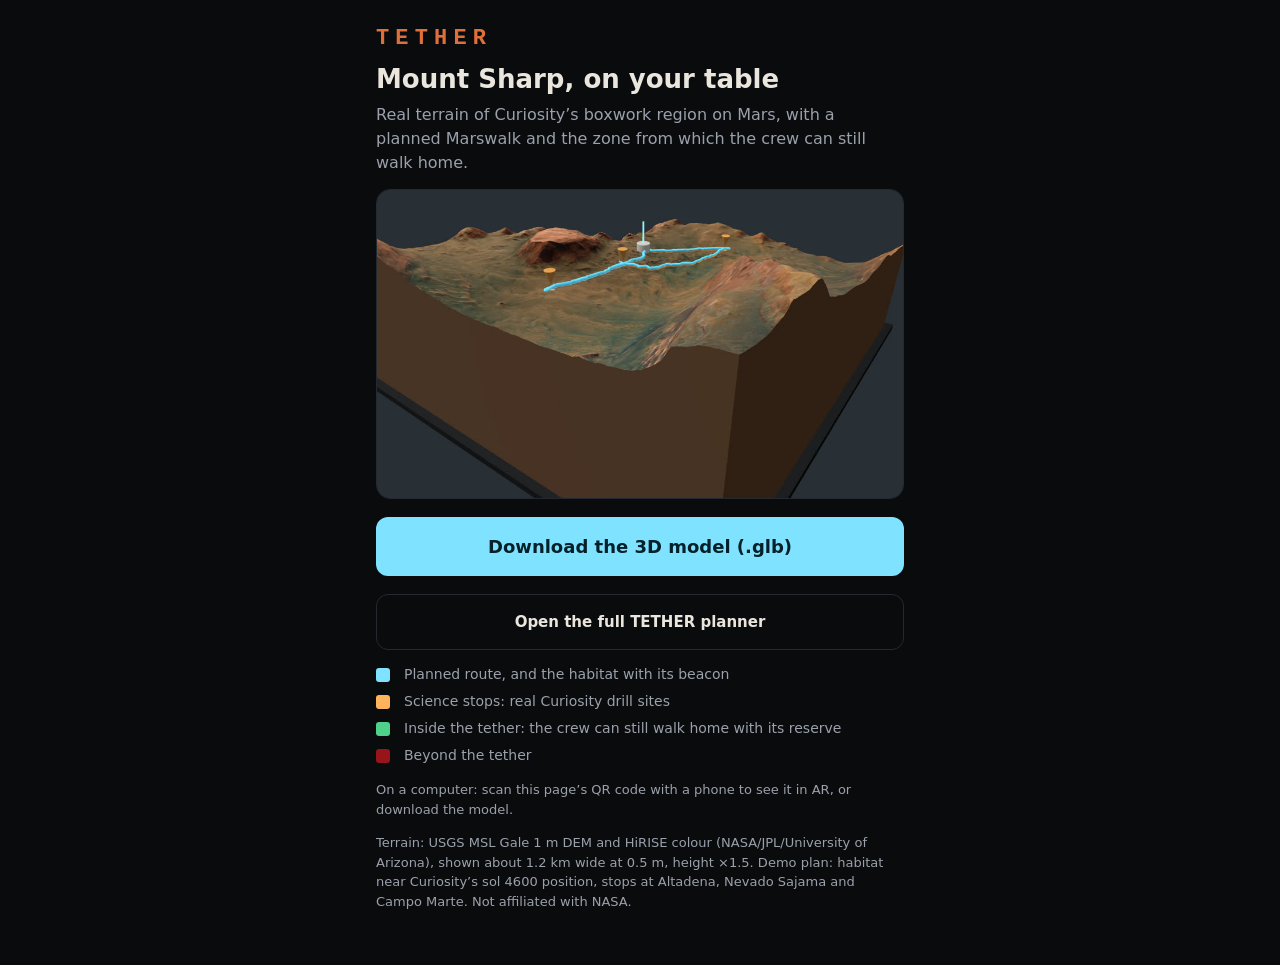
==== ar.html @ de5f86aa "Deploy 2f3561c" ====
<!doctype html>
<html lang="en">
<head>
<meta charset="utf-8">
<meta name="viewport" content="width=device-width, initial-scale=1">
<title>TETHER · Mount Sharp in AR</title>
<meta name="description" content="Put Curiosity's boxwork region on Mount Sharp, with a planned Marswalk, on the table in front of you.">
<link rel="icon" href="tether.svg">
<style>
  :root { --bg:#0a0b0d; --panel:#111317; --line:#232831; --text:#ebe6dd; --muted:#9aa1ab; --mars:#e0703a; --cyan:#7fe3ff; }
  * { box-sizing: border-box; }
  body { margin:0; background:var(--bg); color:var(--text); font:16px/1.5 Inter, system-ui, -apple-system, sans-serif; }
  main { max-width: 560px; margin: 0 auto; padding: 28px 16px 40px; }
  .logo { font:800 22px/1 ui-monospace, Menlo, monospace; letter-spacing:.28em; color:var(--mars); }
  h1 { font-size: 26px; line-height: 1.2; margin: 14px 0 8px; }
  p { color: var(--muted); margin: 0 0 14px; }
  .poster { display:block; width:100%; border-radius:14px; border:1px solid var(--line); background:#1a1d22; }
  .btn { display:block; text-align:center; margin: 18px 0 10px; padding: 16px; border-radius: 12px; font-weight: 700; font-size: 18px; text-decoration:none;
         background: var(--cyan); color: #04212b; }
  .btn.alt { background: transparent; color: var(--text); border: 1px solid var(--line); font-weight: 600; font-size: 15px; }
  .note { font-size: 13px; }
  .legend { display:grid; grid-template-columns: 18px 1fr; gap: 6px 10px; font-size: 14px; color: var(--muted); margin: 14px 0; }
  .sw { width: 14px; height: 14px; border-radius: 3px; margin-top: 4px; }
  .hidden { display: none; }
</style>
</head>
<body>
<main>
  <div class="logo">TETHER</div>
  <h1>Mount Sharp, on your table</h1>
  <p>Real terrain of Curiosity’s boxwork region on Mars, with a planned Marswalk and the zone from which the crew can still walk home.</p>

  <a id="ios" class="hidden" rel="ar" href="data/ar/tether_demo.usdz"><img class="poster" src="data/ar/poster.jpg" alt="3D model of Mount Sharp terrain with a planned route"></a>
  <img id="poster" class="poster" src="data/ar/poster.jpg" alt="3D model of Mount Sharp terrain with a planned route">

  <a id="go" class="btn" href="#">Open in AR</a>
  <a class="btn alt" href="./">Open the full TETHER planner</a>

  <div class="legend">
    <span class="sw" style="background:#7fe3ff"></span><span>Planned route, and the habitat with its beacon</span>
    <span class="sw" style="background:#ffb35c"></span><span>Science stops: real Curiosity drill sites</span>
    <span class="sw" style="background:#4fd18b"></span><span>Inside the tether: the crew can still walk home with its reserve</span>
    <span class="sw" style="background:#96141a"></span><span>Beyond the tether</span>
  </div>
  <p class="note" id="how"></p>
  <p class="note">Terrain: USGS MSL Gale 1 m DEM and HiRISE colour (NASA/JPL/University of Arizona), shown about 1.2 km wide at 0.5 m, height ×1.5. Demo plan: habitat near Curiosity’s sol 4600 position, stops at Altadena, Nevado Sajama and Campo Marte. Not affiliated with NASA.</p>
</main>
<script>
  (function () {
    var ua = navigator.userAgent;
    var ios = /iPad|iPhone|iPod/.test(ua) || (navigator.platform === 'MacIntel' && navigator.maxTouchPoints > 1);
    var android = /Android/i.test(ua);
    var go = document.getElementById('go'), how = document.getElementById('how');
    var glb = new URL('data/ar/tether_demo.glb', location.href).href;
    if (ios) {
      var a = document.getElementById('ios');
      a.classList.remove('hidden'); document.getElementById('poster').classList.add('hidden');
      go.href = 'data/ar/tether_demo.usdz'; go.setAttribute('rel', 'ar');
      go.addEventListener('click', function (e) { e.preventDefault(); a.click(); });
      how.textContent = 'iPhone/iPad: tap “Open in AR”, point the camera at a table, then walk around the model.';
    } else if (android) {
      go.href = 'intent://arvr.google.com/scene-viewer/1.2?file=' + encodeURIComponent(glb) + '&mode=ar_preferred&title=' + encodeURIComponent('TETHER · Mount Sharp') +
        '#Intent;scheme=https;package=com.google.android.googlequicksearchbox;action=android.intent.action.VIEW;S.browser_fallback_url=' + encodeURIComponent(location.href) + ';end;';
      how.textContent = 'Android: tap “Open in AR” (uses Google’s built-in Scene Viewer), point the camera at a table.';
    } else {
      go.href = 'data/ar/tether_demo.glb'; go.textContent = 'Download the 3D model (.glb)';
      how.textContent = 'On a computer: scan this page’s QR code with a phone to see it in AR, or download the model.';
    }
  })();
</script>
</body>
</html>
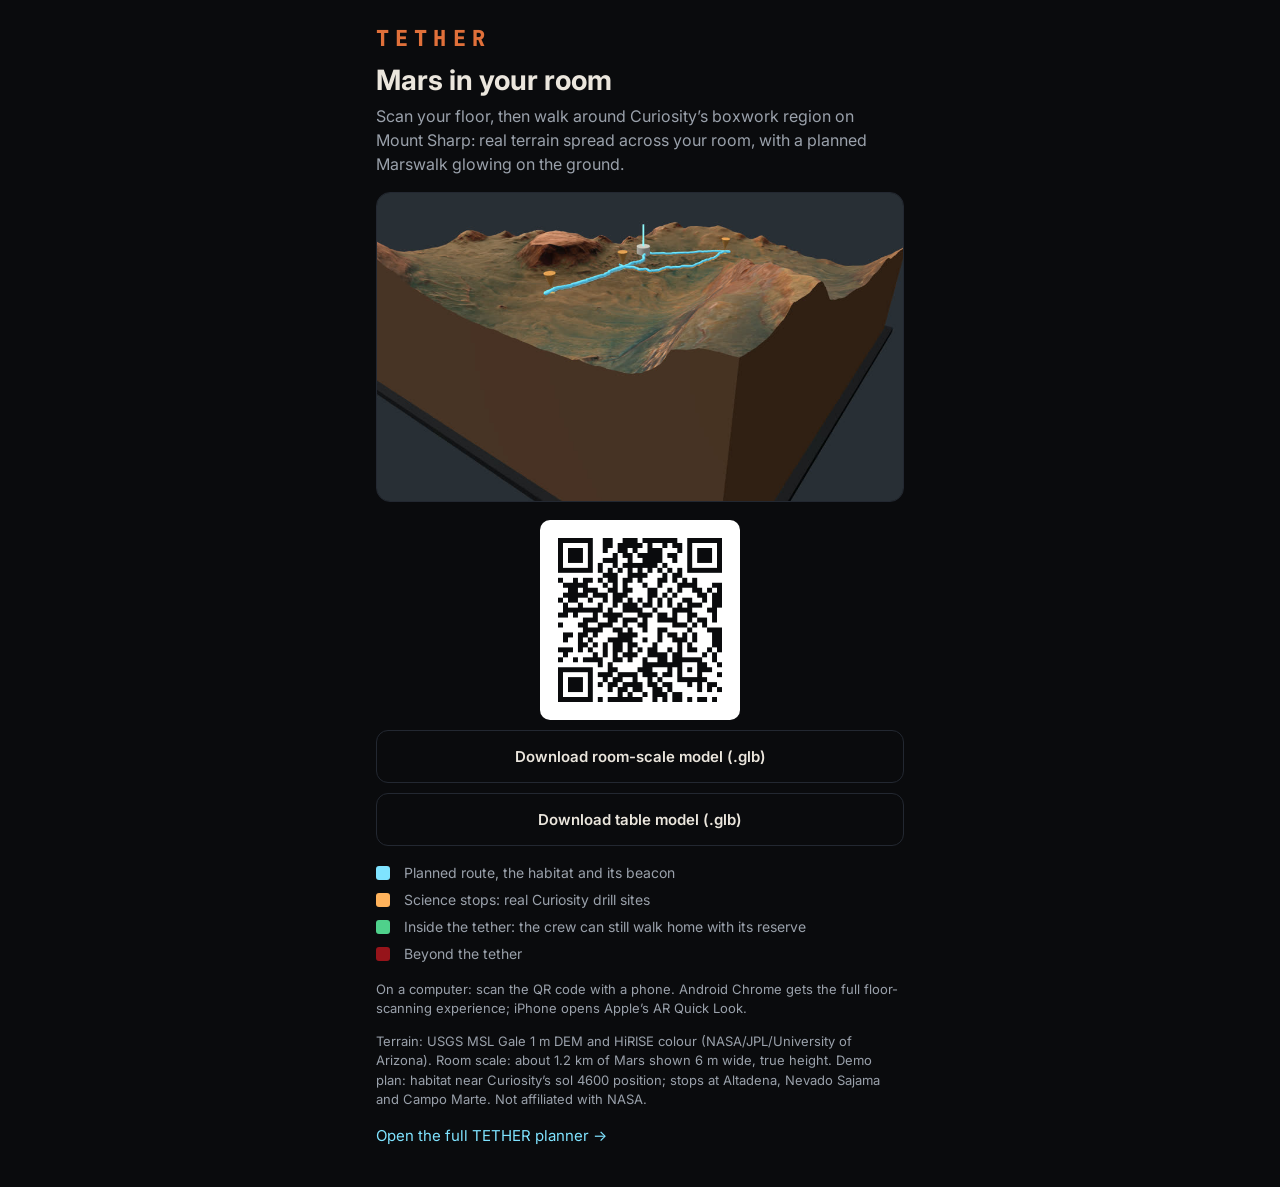
==== commit 7718353e: "Deploy d805f8a" ====
--- a/ar.html
+++ b/ar.html
@@ -2,71 +2,48 @@
 <html lang="en">
 <head>
 <meta charset="utf-8">
-<meta name="viewport" content="width=device-width, initial-scale=1">
-<title>TETHER · Mount Sharp in AR</title>
-<meta name="description" content="Put Curiosity's boxwork region on Mount Sharp, with a planned Marswalk, on the table in front of you.">
-<link rel="icon" href="tether.svg">
-<style>
-  :root { --bg:#0a0b0d; --panel:#111317; --line:#232831; --text:#ebe6dd; --muted:#9aa1ab; --mars:#e0703a; --cyan:#7fe3ff; }
-  * { box-sizing: border-box; }
-  body { margin:0; background:var(--bg); color:var(--text); font:16px/1.5 Inter, system-ui, -apple-system, sans-serif; }
-  main { max-width: 560px; margin: 0 auto; padding: 28px 16px 40px; }
-  .logo { font:800 22px/1 ui-monospace, Menlo, monospace; letter-spacing:.28em; color:var(--mars); }
-  h1 { font-size: 26px; line-height: 1.2; margin: 14px 0 8px; }
-  p { color: var(--muted); margin: 0 0 14px; }
-  .poster { display:block; width:100%; border-radius:14px; border:1px solid var(--line); background:#1a1d22; }
-  .btn { display:block; text-align:center; margin: 18px 0 10px; padding: 16px; border-radius: 12px; font-weight: 700; font-size: 18px; text-decoration:none;
-         background: var(--cyan); color: #04212b; }
-  .btn.alt { background: transparent; color: var(--text); border: 1px solid var(--line); font-weight: 600; font-size: 15px; }
-  .note { font-size: 13px; }
-  .legend { display:grid; grid-template-columns: 18px 1fr; gap: 6px 10px; font-size: 14px; color: var(--muted); margin: 14px 0; }
-  .sw { width: 14px; height: 14px; border-radius: 3px; margin-top: 4px; }
-  .hidden { display: none; }
-</style>
+<meta name="viewport" content="width=device-width, initial-scale=1, viewport-fit=cover">
+<title>TETHER · Mars in your room</title>
+<meta name="description" content="Scan your floor and walk around Curiosity's boxwork region on Mount Sharp, with a planned Marswalk.">
+<link rel="icon" href="./tether.svg">
+<link rel="stylesheet" href="https://fonts.googleapis.com/css2?family=Inter:wght@400;600;700&family=JetBrains+Mono:wght@600;800&display=swap">
+  <script type="module" crossorigin src="./assets/ar-BLneOB30.js"></script>
+  <link rel="modulepreload" crossorigin href="./assets/three.module-C8kRhvaC.js">
+  <link rel="stylesheet" crossorigin href="./assets/ar-CaIM2aq_.css">
 </head>
 <body>
-<main>
-  <div class="logo">TETHER</div>
-  <h1>Mount Sharp, on your table</h1>
-  <p>Real terrain of Curiosity’s boxwork region on Mars, with a planned Marswalk and the zone from which the crew can still walk home.</p>
+  <main id="landing">
+    <div class="logo">TETHER</div>
+    <h1>Mars in your room</h1>
+    <p class="lead">Scan your floor, then walk around Curiosity’s boxwork region on Mount Sharp: real terrain spread across your room, with a planned Marswalk glowing on the ground.</p>
+    <img class="poster" src="./data/ar/poster.jpg" alt="Mount Sharp terrain model with a planned route">
+    <div id="actions"></div>
+    <div class="legend">
+      <span class="sw" style="background:#7fe3ff"></span><span>Planned route, the habitat and its beacon</span>
+      <span class="sw" style="background:#ffb35c"></span><span>Science stops: real Curiosity drill sites</span>
+      <span class="sw" style="background:#4fd18b"></span><span>Inside the tether: the crew can still walk home with its reserve</span>
+      <span class="sw" style="background:#96141a"></span><span>Beyond the tether</span>
+    </div>
+    <p class="note" id="how"></p>
+    <p class="note">Terrain: USGS MSL Gale 1 m DEM and HiRISE colour (NASA/JPL/University of Arizona). Room scale: about 1.2 km of Mars shown 6 m wide, true height. Demo plan: habitat near Curiosity’s sol 4600 position; stops at Altadena, Nevado Sajama and Campo Marte. Not affiliated with NASA.</p>
+    <a class="link" href="./">Open the full TETHER planner →</a>
+  </main>
 
-  <a id="ios" class="hidden" rel="ar" href="data/ar/tether_demo.usdz"><img class="poster" src="data/ar/poster.jpg" alt="3D model of Mount Sharp terrain with a planned route"></a>
-  <img id="poster" class="poster" src="data/ar/poster.jpg" alt="3D model of Mount Sharp terrain with a planned route">
-
-  <a id="go" class="btn" href="#">Open in AR</a>
-  <a class="btn alt" href="./">Open the full TETHER planner</a>
-
-  <div class="legend">
-    <span class="sw" style="background:#7fe3ff"></span><span>Planned route, and the habitat with its beacon</span>
-    <span class="sw" style="background:#ffb35c"></span><span>Science stops: real Curiosity drill sites</span>
-    <span class="sw" style="background:#4fd18b"></span><span>Inside the tether: the crew can still walk home with its reserve</span>
-    <span class="sw" style="background:#96141a"></span><span>Beyond the tether</span>
+  <div id="overlay" hidden>
+    <div class="top">
+      <div class="chip mono">TETHER · MOUNT SHARP</div>
+      <button id="exit" class="ghost">Exit</button>
+    </div>
+    <div id="hint" class="hint">Scanning the floor… move your phone slowly</div>
+    <div class="bottom">
+      <div id="controls" hidden>
+        <button id="rotL">⟲</button>
+        <button id="size" class="mono">6 m</button>
+        <button id="rotR">⟳</button>
+        <button id="move" class="ghost">Move</button>
+      </div>
+      <button id="place" class="primary" hidden>Place Mars here</button>
+    </div>
   </div>
-  <p class="note" id="how"></p>
-  <p class="note">Terrain: USGS MSL Gale 1 m DEM and HiRISE colour (NASA/JPL/University of Arizona), shown about 1.2 km wide at 0.5 m, height ×1.5. Demo plan: habitat near Curiosity’s sol 4600 position, stops at Altadena, Nevado Sajama and Campo Marte. Not affiliated with NASA.</p>
-</main>
-<script>
-  (function () {
-    var ua = navigator.userAgent;
-    var ios = /iPad|iPhone|iPod/.test(ua) || (navigator.platform === 'MacIntel' && navigator.maxTouchPoints > 1);
-    var android = /Android/i.test(ua);
-    var go = document.getElementById('go'), how = document.getElementById('how');
-    var glb = new URL('data/ar/tether_demo.glb', location.href).href;
-    if (ios) {
-      var a = document.getElementById('ios');
-      a.classList.remove('hidden'); document.getElementById('poster').classList.add('hidden');
-      go.href = 'data/ar/tether_demo.usdz'; go.setAttribute('rel', 'ar');
-      go.addEventListener('click', function (e) { e.preventDefault(); a.click(); });
-      how.textContent = 'iPhone/iPad: tap “Open in AR”, point the camera at a table, then walk around the model.';
-    } else if (android) {
-      go.href = 'intent://arvr.google.com/scene-viewer/1.2?file=' + encodeURIComponent(glb) + '&mode=ar_preferred&title=' + encodeURIComponent('TETHER · Mount Sharp') +
-        '#Intent;scheme=https;package=com.google.android.googlequicksearchbox;action=android.intent.action.VIEW;S.browser_fallback_url=' + encodeURIComponent(location.href) + ';end;';
-      how.textContent = 'Android: tap “Open in AR” (uses Google’s built-in Scene Viewer), point the camera at a table.';
-    } else {
-      go.href = 'data/ar/tether_demo.glb'; go.textContent = 'Download the 3D model (.glb)';
-      how.textContent = 'On a computer: scan this page’s QR code with a phone to see it in AR, or download the model.';
-    }
-  })();
-</script>
 </body>
 </html>
--- a/assets/ar-CaIM2aq_.css
+++ b/assets/ar-CaIM2aq_.css
@@ -0,0 +1 @@
+:root{--bg: #0a0b0d;--panel: #111317;--line: #232831;--text: #ebe6dd;--muted: #9aa1ab;--mars: #e0703a;--cyan: #7fe3ff}*{box-sizing:border-box}html,body{margin:0;background:var(--bg);color:var(--text);font:16px/1.5 Inter,system-ui,-apple-system,sans-serif}.mono{font-family:JetBrains Mono,ui-monospace,Menlo,monospace}main{max-width:560px;margin:0 auto;padding:28px 16px 40px}.logo{font:800 22px/1 JetBrains Mono,ui-monospace,monospace;letter-spacing:.28em;color:var(--mars)}h1{font-size:28px;line-height:1.15;margin:14px 0 8px}.lead{color:var(--muted);margin:0 0 16px}.poster{display:block;width:100%;border-radius:14px;border:1px solid var(--line);background:#1a1d22}#actions{display:grid;gap:10px;margin:18px 0 8px;justify-items:stretch}.btn{display:block;text-align:center;padding:16px;border-radius:12px;font:700 17px Inter,system-ui,sans-serif;text-decoration:none;border:0;cursor:pointer}.btn.primary{background:var(--cyan);color:#04212b}.btn.alt{background:transparent;color:var(--text);border:1px solid var(--line);font-weight:600;font-size:15px}.qr{width:200px;height:200px;background:#fff;padding:8px;border-radius:10px;justify-self:center}.legend{display:grid;grid-template-columns:18px 1fr;gap:6px 10px;font-size:14px;color:var(--muted);margin:16px 0}.sw{width:14px;height:14px;border-radius:3px;margin-top:4px}.note{font-size:13px;color:var(--muted)}.link{color:var(--cyan);font-size:15px;text-decoration:none}#overlay{position:fixed;top:0;right:0;bottom:0;left:0;pointer-events:none;display:flex;flex-direction:column;justify-content:space-between;padding:max(16px,env(safe-area-inset-top)) 16px max(20px,env(safe-area-inset-bottom))}#overlay[hidden]{display:none}#overlay .top{display:flex;justify-content:space-between;align-items:center}#overlay button{pointer-events:auto}.chip{background:#0a0b0db3;border:1px solid rgba(127,227,255,.4);color:#bff3ff;padding:6px 10px;border-radius:8px;font-size:12px;letter-spacing:.14em}.hint{align-self:center;background:#0a0b0db8;color:#fff;padding:10px 14px;border-radius:10px;font-size:15px;text-align:center;max-width:92%}.hint[hidden]{display:none}.bottom{display:grid;gap:10px;justify-items:center}#controls{display:flex;gap:8px}#controls[hidden],#place[hidden]{display:none}#overlay button{font:600 16px Inter,system-ui,sans-serif;color:#fff;background:#0a0b0dbf;border:1px solid rgba(255,255,255,.25);border-radius:12px;padding:12px 16px;min-width:52px}#overlay button.primary{background:var(--cyan);color:#04212b;border:0;padding:16px 28px;font-weight:700;font-size:17px}#overlay button.ghost{background:#0a0b0d8c}
